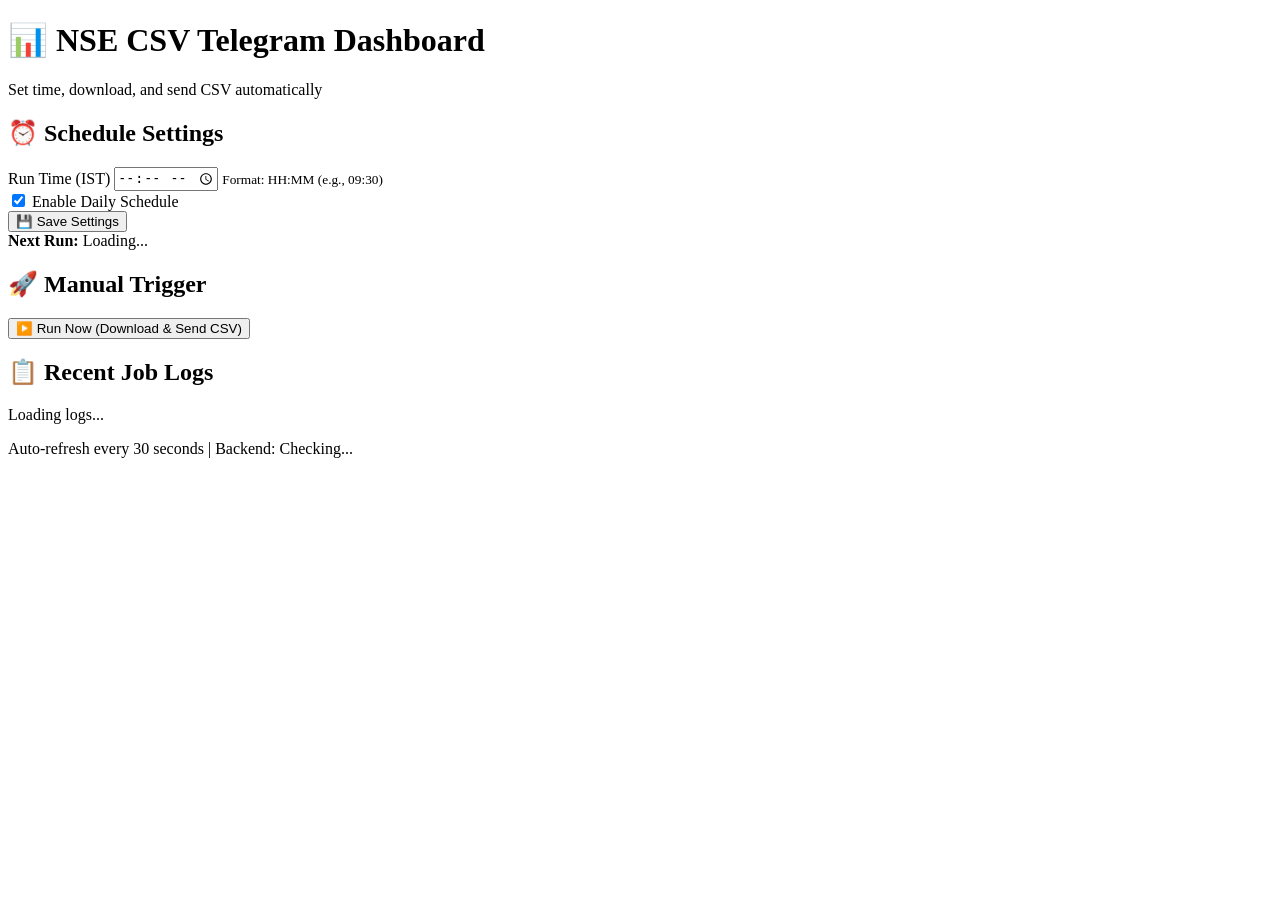
==== docs/index.html @ 12ac46eb "Add initial HTML structure for NSE CSV Dashboard" ====
<!DOCTYPE html>
<html lang="en">
<head>
    <meta charset="UTF-8">
    <meta name="viewport" content="width=device-width, initial-scale=1.0">
    <title>NSE CSV Dashboard</title>
    <link rel="stylesheet" href="style.css">
</head>
<body>
    <div class="container">
        <header>
            <h1>📊 NSE CSV Telegram Dashboard</h1>
            <p class="subtitle">Set time, download, and send CSV automatically</p>
        </header>

        <div class="card">
            <h2>⏰ Schedule Settings</h2>
            <form id="settingsForm">
                <div class="form-group">
                    <label for="runTime">Run Time (IST)</label>
                    <input type="time" id="runTime" required>
                    <small>Format: HH:MM (e.g., 09:30)</small>
                </div>

                <div class="form-group">
                    <label>
                        <input type="checkbox" id="enabledToggle" checked>
                        <span>Enable Daily Schedule</span>
                    </label>
                </div>

                <button type="submit" class="btn btn-primary">💾 Save Settings</button>
            </form>

            <div id="settingsStatus" class="status-message"></div>
            <div id="nextRunInfo" class="info-box">
                <strong>Next Run:</strong> <span id="nextRunTime">Loading...</span>
            </div>
        </div>

        <div class="card">
            <h2>🚀 Manual Trigger</h2>
            <button id="runNowBtn" class="btn btn-success">▶️ Run Now (Download & Send CSV)</button>
            <div id="runNowStatus" class="status-message"></div>
        </div>

        <div class="card">
            <h2>📋 Recent Job Logs</h2>
            <div id="logsContainer" class="logs-table">
                <p class="loading">Loading logs...</p>
            </div>
        </div>

        <footer>
            <p>Auto-refresh every 30 seconds | Backend: <span id="backendStatus" class="status-badge">Checking...</span></p>
        </footer>
    </div>

    <script src="script.js"></script>
</body>
</html>
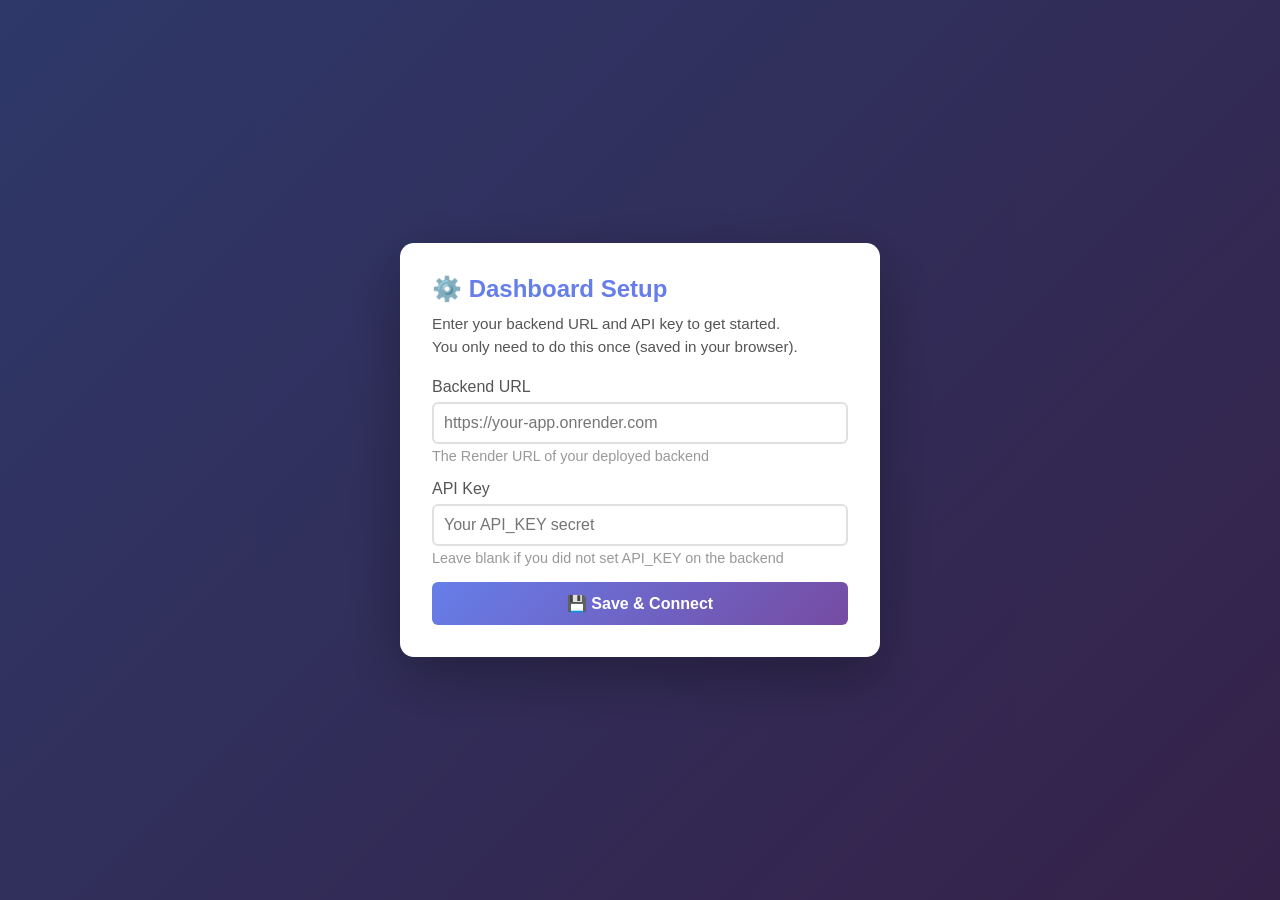
==== commit 01cadd79: "Complete NSE CSV dashboard: backend API, GitHub Pages frontend, setup guide Agent-Logs-Url: https://" ====
--- a/docs/index.html
+++ b/docs/index.html
@@ -7,10 +7,32 @@
     <link rel="stylesheet" href="style.css">
 </head>
 <body>
-    <div class="container">
+    <!-- Setup Modal (shown on first visit) -->
+    <div id="setupModal" class="modal-overlay" style="display:none;">
+        <div class="modal-box">
+            <h2>⚙️ Dashboard Setup</h2>
+            <p>Enter your backend URL and API key to get started.<br>
+               You only need to do this once (saved in your browser).</p>
+            <div class="form-group">
+                <label for="setupUrl">Backend URL</label>
+                <input type="url" id="setupUrl" placeholder="https://your-app.onrender.com" required>
+                <small>The Render URL of your deployed backend</small>
+            </div>
+            <div class="form-group">
+                <label for="setupKey">API Key</label>
+                <input type="password" id="setupKey" placeholder="Your API_KEY secret">
+                <small>Leave blank if you did not set API_KEY on the backend</small>
+            </div>
+            <button class="btn btn-primary" id="setupSaveBtn">💾 Save &amp; Connect</button>
+            <div id="setupError" class="status-message error" style="display:none;"></div>
+        </div>
+    </div>
+
+    <div class="container" id="mainContent" style="display:none;">
         <header>
             <h1>📊 NSE CSV Telegram Dashboard</h1>
             <p class="subtitle">Set time, download, and send CSV automatically</p>
+            <button class="btn-settings-link" id="changeConfigBtn" title="Change backend URL / API key">⚙️ Config</button>
         </header>
 
         <div class="card">
@@ -19,7 +41,7 @@
                 <div class="form-group">
                     <label for="runTime">Run Time (IST)</label>
                     <input type="time" id="runTime" required>
-                    <small>Format: HH:MM (e.g., 09:30)</small>
+                    <small>Format: HH:MM (e.g., 09:30) — saved in IST</small>
                 </div>
 
                 <div class="form-group">
@@ -40,7 +62,7 @@
 
         <div class="card">
             <h2>🚀 Manual Trigger</h2>
-            <button id="runNowBtn" class="btn btn-success">▶️ Run Now (Download & Send CSV)</button>
+            <button id="runNowBtn" class="btn btn-success">▶️ Run Now (Download &amp; Send CSV)</button>
             <div id="runNowStatus" class="status-message"></div>
         </div>
 
--- a/docs/style.css
+++ b/docs/style.css
@@ -0,0 +1,353 @@
+* {
+    margin: 0;
+    padding: 0;
+    box-sizing: border-box;
+}
+
+body {
+    font-family: -apple-system, BlinkMacSystemFont, 'Segoe UI', Roboto, Oxygen, Ubuntu, Cantarell, sans-serif;
+    background: linear-gradient(135deg, #667eea 0%, #764ba2 100%);
+    min-height: 100vh;
+    padding: 20px;
+    color: #333;
+}
+
+/* ── Setup Modal ──────────────────────────────────────────────────────────── */
+.modal-overlay {
+    position: fixed;
+    inset: 0;
+    background: rgba(0, 0, 0, 0.55);
+    display: flex;
+    align-items: center;
+    justify-content: center;
+    z-index: 1000;
+    padding: 20px;
+}
+
+.modal-box {
+    background: #fff;
+    border-radius: 14px;
+    padding: 32px;
+    max-width: 480px;
+    width: 100%;
+    box-shadow: 0 20px 60px rgba(0, 0, 0, 0.3);
+}
+
+.modal-box h2 {
+    margin-bottom: 10px;
+    color: #667eea;
+}
+
+.modal-box p {
+    margin-bottom: 20px;
+    color: #555;
+    font-size: 0.95em;
+    line-height: 1.5;
+}
+
+/* ── Layout ──────────────────────────────────────────────────────────────── */
+.container {
+    max-width: 800px;
+    margin: 0 auto;
+}
+
+header {
+    text-align: center;
+    color: white;
+    margin-bottom: 40px;
+    position: relative;
+}
+
+header h1 {
+    font-size: 2.5em;
+    margin-bottom: 8px;
+}
+
+header .subtitle {
+    font-size: 1.1em;
+    opacity: 0.95;
+}
+
+.btn-settings-link {
+    position: absolute;
+    top: 0;
+    right: 0;
+    background: rgba(255, 255, 255, 0.2);
+    border: 1px solid rgba(255, 255, 255, 0.5);
+    color: white;
+    border-radius: 6px;
+    padding: 6px 12px;
+    cursor: pointer;
+    font-size: 0.9em;
+    transition: background 0.2s;
+}
+
+.btn-settings-link:hover {
+    background: rgba(255, 255, 255, 0.35);
+}
+
+/* ── Card ─────────────────────────────────────────────────────────────────── */
+.card {
+    background: white;
+    border-radius: 12px;
+    padding: 24px;
+    margin-bottom: 20px;
+    box-shadow: 0 10px 30px rgba(0, 0, 0, 0.2);
+    animation: slideUp 0.4s ease-out;
+}
+
+@keyframes slideUp {
+    from {
+        opacity: 0;
+        transform: translateY(20px);
+    }
+    to {
+        opacity: 1;
+        transform: translateY(0);
+    }
+}
+
+.card h2 {
+    margin-bottom: 16px;
+    color: #667eea;
+    font-size: 1.4em;
+}
+
+/* ── Form ─────────────────────────────────────────────────────────────────── */
+.form-group {
+    margin-bottom: 16px;
+}
+
+.form-group label {
+    display: block;
+    margin-bottom: 6px;
+    font-weight: 500;
+    color: #555;
+}
+
+.form-group input[type="time"],
+.form-group input[type="text"],
+.form-group input[type="url"],
+.form-group input[type="password"] {
+    width: 100%;
+    padding: 10px;
+    border: 2px solid #e0e0e0;
+    border-radius: 6px;
+    font-size: 1em;
+    transition: border-color 0.3s;
+}
+
+.form-group input[type="time"]:focus,
+.form-group input[type="text"]:focus,
+.form-group input[type="url"]:focus,
+.form-group input[type="password"]:focus {
+    outline: none;
+    border-color: #667eea;
+}
+
+.form-group small {
+    display: block;
+    margin-top: 4px;
+    color: #999;
+    font-size: 0.9em;
+}
+
+.form-group label:has(input[type="checkbox"]) {
+    display: flex;
+    align-items: center;
+    gap: 8px;
+    cursor: pointer;
+}
+
+.form-group input[type="checkbox"] {
+    width: 20px;
+    height: 20px;
+    cursor: pointer;
+}
+
+/* ── Buttons ──────────────────────────────────────────────────────────────── */
+.btn {
+    padding: 12px 24px;
+    border: none;
+    border-radius: 6px;
+    font-size: 1em;
+    font-weight: 600;
+    cursor: pointer;
+    transition: all 0.3s;
+    width: 100%;
+}
+
+.btn-primary {
+    background: linear-gradient(135deg, #667eea 0%, #764ba2 100%);
+    color: white;
+}
+
+.btn-primary:hover {
+    transform: translateY(-2px);
+    box-shadow: 0 6px 20px rgba(102, 126, 234, 0.4);
+}
+
+.btn-primary:active {
+    transform: translateY(0);
+}
+
+.btn-success {
+    background: linear-gradient(135deg, #11998e 0%, #38ef7d 100%);
+    color: white;
+}
+
+.btn-success:hover {
+    transform: translateY(-2px);
+    box-shadow: 0 6px 20px rgba(17, 153, 142, 0.4);
+}
+
+.btn-success:active {
+    transform: translateY(0);
+}
+
+.btn:disabled {
+    opacity: 0.6;
+    cursor: not-allowed;
+    transform: none !important;
+}
+
+/* ── Status messages ─────────────────────────────────────────────────────── */
+.status-message {
+    margin-top: 12px;
+    padding: 12px;
+    border-radius: 6px;
+    font-size: 0.95em;
+    display: none;
+}
+
+.status-message.show {
+    display: block;
+}
+
+.status-message.success {
+    background: #d4edda;
+    color: #155724;
+    border: 1px solid #c3e6cb;
+}
+
+.status-message.error {
+    background: #f8d7da;
+    color: #721c24;
+    border: 1px solid #f5c6cb;
+}
+
+.status-message.info {
+    background: #d1ecf1;
+    color: #0c5460;
+    border: 1px solid #bee5eb;
+}
+
+/* ── Info box ────────────────────────────────────────────────────────────── */
+.info-box {
+    background: #f0f4ff;
+    padding: 12px;
+    border-radius: 6px;
+    margin-top: 12px;
+    border-left: 4px solid #667eea;
+}
+
+/* ── Logs table ──────────────────────────────────────────────────────────── */
+.logs-table {
+    overflow-x: auto;
+}
+
+.logs-table table {
+    width: 100%;
+    border-collapse: collapse;
+}
+
+.logs-table th {
+    background: #f5f5f5;
+    padding: 12px;
+    text-align: left;
+    font-weight: 600;
+    border-bottom: 2px solid #e0e0e0;
+    font-size: 0.9em;
+}
+
+.logs-table td {
+    padding: 12px;
+    border-bottom: 1px solid #e0e0e0;
+}
+
+.logs-table tr:hover {
+    background: #fafafa;
+}
+
+.logs-table .status-badge {
+    padding: 4px 8px;
+    border-radius: 4px;
+    font-size: 0.85em;
+    font-weight: 600;
+}
+
+.logs-table .status-success {
+    background: #d4edda;
+    color: #155724;
+}
+
+.logs-table .status-failed {
+    background: #f8d7da;
+    color: #721c24;
+}
+
+/* ── Badge ───────────────────────────────────────────────────────────────── */
+.status-badge {
+    display: inline-block;
+    padding: 4px 12px;
+    border-radius: 20px;
+    font-size: 0.85em;
+    font-weight: 600;
+}
+
+.status-badge.online {
+    background: #d4edda;
+    color: #155724;
+}
+
+.status-badge.offline {
+    background: #f8d7da;
+    color: #721c24;
+}
+
+/* ── Misc ────────────────────────────────────────────────────────────────── */
+.loading {
+    text-align: center;
+    color: #999;
+    padding: 20px;
+}
+
+footer {
+    text-align: center;
+    color: white;
+    margin-top: 40px;
+    padding-top: 20px;
+    border-top: 1px solid rgba(255, 255, 255, 0.2);
+}
+
+/* ── Responsive ──────────────────────────────────────────────────────────── */
+@media (max-width: 600px) {
+    header h1 {
+        font-size: 1.8em;
+    }
+
+    .card {
+        padding: 16px;
+    }
+
+    .btn {
+        padding: 10px 16px;
+    }
+
+    .btn-settings-link {
+        position: static;
+        display: block;
+        margin-top: 10px;
+    }
+}
+
